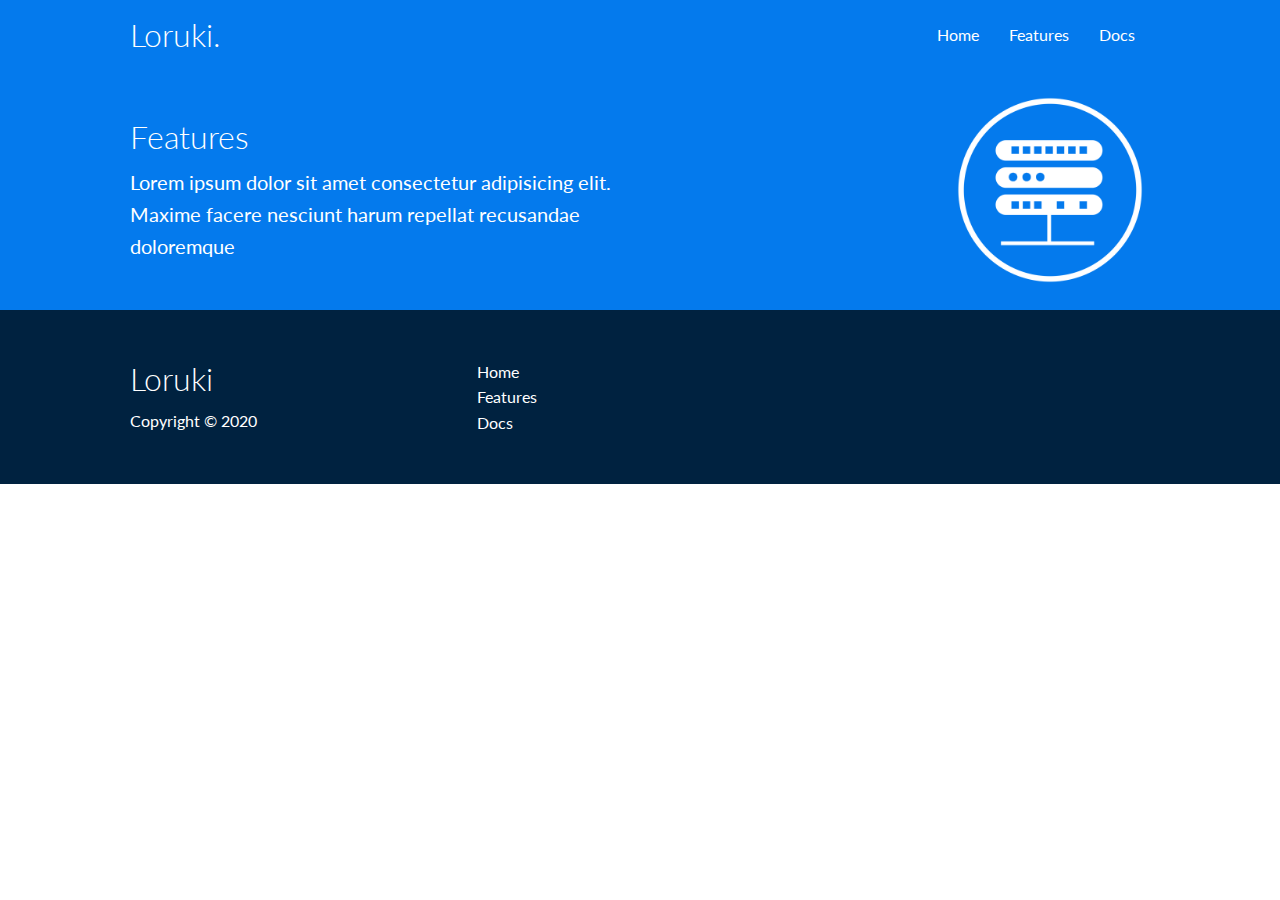
==== docs.html @ 718fb7ec "Added features and docs page, also styled header section in features page." ====
<!DOCTYPE html>
<html lang="en">

<head>
    <meta charset="UTF-8">
    <meta name="viewport" content="width=device-width, initial-scale=1.0">
    <link rel="stylesheet" href="./styles/styles.css">
    <link rel="stylesheet" href="https://cdnjs.cloudflare.com/ajax/libs/font-awesome/5.15.1/css/all.min.css"
        integrity="sha512-+4zCK9k+qNFUR5X+cKL9EIR+ZOhtIloNl9GIKS57V1MyNsYpYcUrUeQc9vNfzsWfV28IaLL3i96P9sdNyeRssA=="
        crossorigin="anonymous" />
    <title>Loruki | Cloud Hosting For Everyone</title>
</head>

<body>
    <!-- Navbar-->
    <div class="navbar">
        <div class="container flex">
            <h1 class="logo">Loruki.</h1>
            <nav>
                <ul>
                    <li><a href="index.html">Home</a></li>
                    <li><a href="features.html">Features</a></li>
                    <li><a href="docs.html">Docs</a></li>
                </ul>
            </nav>
        </div>
    </div>
    <!-- Navbar-->
    <!-- Head -->
    <section class="features__head bg-primary py-3">
        <div class="container grid">
            <div>
                <h1 class="features">Features</h1>
                <p class="lead">Lorem ipsum dolor sit amet consectetur adipisicing elit. Maxime facere nesciunt harum
                    repellat recusandae doloremque</p>
            </div>
            <img src="./images/server.png" alt="">
        </div>
    </section>
    <!-- Head -->
    <!-- Footer -->
    <footer class="footer bg-dark py-5">
        <div class="container grid grid-3">
            <div>
                <h1>Loruki</h1>
                <p>Copyright &copy; 2020</p>
            </div>
            <nav>
                <ul>
                    <li><a href="index.html">Home</a></li>
                    <li><a href="features.html">Features</a></li>
                    <li><a href="docs.html">Docs</a></li>
                </ul>
            </nav>
            <div class="social">
                <a href="https://github.com/denis19912"><i class="fab fa-github fa-2x"></i></a>
                <a href="https://www.linkedin.com/in/denis-ciglaric-639b9094/"><i class="fab fa-linkedin fa-2x"></i></a>
                <a href="https://www.instagram.com/denis19912/"><i class="fab fa-instagram fa-2x"></i></a>
                <a href="https://www.facebook.com/denis19912"><i class="fab fa-facebook fa-2x"></i></a>
            </div>
        </div>
    </footer>
    <!-- Footer -->




</body>

</html>
---- styles/styles.css ----
@import url("https://fonts.googleapis.com/css2?family=Lato:wght@300&display=swap");
* {
  -webkit-box-sizing: border-box;
          box-sizing: border-box;
  padding: 0;
  margin: 0;
}

html {
  font-size: 62.5%;
}

body {
  font-family: 'Lato', 'sans-serif';
  color: #333;
  line-height: 1.6;
  font-size: 1.6rem;
}

ul {
  list-style-type: none;
}

a {
  text-decoration: none;
  color: #333;
}

h1, h2 {
  font-weight: 300;
  line-height: 1.2;
  margin: 1rem 0;
}

p {
  margin: 1rem 0;
}

img {
  width: 100%;
}

/*
    Navbar
*/
.navbar {
  background-color: #047aed;
  color: #fff;
  height: 7rem;
}

.navbar .flex {
  -webkit-box-pack: justify;
      -ms-flex-pack: justify;
          justify-content: space-between;
}

.navbar ul {
  display: -webkit-box;
  display: -ms-flexbox;
  display: flex;
}

.navbar a {
  color: #fff;
  padding: 1rem;
  margin: 0 0.5rem;
}

.navbar a:hover {
  border-bottom: 2px #fff solid;
}

/*
    Showcase
*/
.showcase {
  height: 40rem;
  background-color: #047aed;
  color: #fff;
  position: relative;
}

.showcase h1 {
  font-size: 4rem;
}

.showcase p {
  margin: 2rem 0;
}

.showcase .grid {
  overflow: visible;
  -ms-grid-columns: 55% 45%;
      grid-template-columns: 55% 45%;
  gap: 3rem;
}

.showcase::before, .showcase::after {
  content: "";
  position: absolute;
  height: 10rem;
  bottom: -7rem;
  right: 0;
  left: 0;
  background-color: #fff;
  transform: skewY(-3deg);
  -webkit-transform: skewY(-3deg);
  -moz-transform: skewY(-3deg);
  -ms-transform: skewY(-3deg);
}

.showcase__form {
  position: relative;
  top: 6rem;
  height: 35rem;
  width: 40rem;
  padding: 4rem;
  z-index: 100;
  justify-self: flex-end;
}

.showcase__form .form-control {
  margin: 3rem 0;
}

.showcase__form input[type='text'],
.showcase__form input[type='email'] {
  border: 0;
  border-bottom: 1px solid #b4becb;
  width: 100%;
  padding: 3px;
  font-size: 1.6rem;
}

.showcase__form input:focus {
  outline: none;
}

/*
    Stats
*/
.stats {
  padding-top: 10rem;
}

.stats .grid h3 {
  font-size: 3.5rem;
}

.stats .grid p {
  font-size: 2rem;
  font-weight: bold;
}

.stats__heading {
  max-width: 50rem;
  margin: 1rem auto 1rem auto;
}

/*
    CLI
*/
.cli .grid {
  -ms-grid-columns: (1fr)[3];
      grid-template-columns: repeat(3, 1fr);
  -ms-grid-rows: (1fr)[2];
      grid-template-rows: repeat(2, 1fr);
}

.cli .grid > *:first-child {
  -ms-grid-column: 1;
  -ms-grid-column-span: 2;
  grid-column: 1 / span 2;
  -ms-grid-row: 1;
  -ms-grid-row-span: 2;
  grid-row: 1 / span 2;
}

/*
    Cloud
*/
.cloud .grid {
  -ms-grid-columns: 4fr 3fr;
      grid-template-columns: 4fr 3fr;
}

/*
    Languages
*/
.languages .card {
  text-align: center;
  margin: 1.8rem 1rem 4rem;
}

.languages .card h4 {
  font-size: 2rem;
  margin-bottom: 1rem;
}

.languages .card:hover {
  -webkit-transform: translateY(-1.5rem);
          transform: translateY(-1.5rem);
  -webkit-transition: -webkit-transform 0.2s ease-in;
  transition: -webkit-transform 0.2s ease-in;
  transition: transform 0.2s ease-in;
  transition: transform 0.2s ease-in, -webkit-transform 0.2s ease-in;
}

.languages .flex {
  -ms-flex-wrap: wrap;
      flex-wrap: wrap;
}

/* Footer */
.footer .social a {
  margin: 0 1rem;
}

/*
Tablets and under
*/
@media (max-width: 768px) {
  .grid,
  .showcase .grid,
  .stats .grid,
  .cli .grid,
  .cloud .grid,
  .footer .grid {
    -ms-grid-columns: 1fr;
        grid-template-columns: 1fr;
    -ms-grid-rows: 1fr;
        grid-template-rows: 1fr;
  }
  .showcase {
    height: auto;
  }
  .showcase__text {
    text-align: center;
    margin-top: 4rem;
  }
  .showcase__form {
    -ms-grid-column-align: center;
        justify-self: center;
    margin: auto;
  }
  .cli .grid > *:first-child {
    -ms-grid-column: 1;
    grid-column: 1;
    -ms-grid-row: 1;
    grid-row: 1;
  }
}

/*

    FEATURES PAGE

*/
.features__head img {
  width: 20rem;
  justify-self: flex-end;
}

/*
    Mobile
*/
@media (max-width: 500px) {
  .navbar {
    height: 11rem;
  }
  .navbar .flex {
    -webkit-box-orient: vertical;
    -webkit-box-direction: normal;
        -ms-flex-direction: column;
            flex-direction: column;
    overflow: visible;
  }
  .navbar ul {
    padding: 1rem;
    background-color: rgba(0, 0, 0, 0.1);
  }
}

/*
    Utilities
*/
.container {
  max-width: 110rem;
  margin: 0 auto;
  overflow: auto;
  padding: 0 4rem;
}

.flex {
  display: -webkit-box;
  display: -ms-flexbox;
  display: flex;
  -webkit-box-pack: center;
      -ms-flex-pack: center;
          justify-content: center;
  -webkit-box-align: center;
      -ms-flex-align: center;
          align-items: center;
  height: 100%;
}

.grid {
  display: -ms-grid;
  display: grid;
  -ms-grid-columns: (1fr)[2];
      grid-template-columns: repeat(2, 1fr);
  gap: 2rem;
  -webkit-box-pack: center;
      -ms-flex-pack: center;
          justify-content: center;
  -webkit-box-align: center;
      -ms-flex-align: center;
          align-items: center;
  height: 100%;
}

.grid-3 {
  -ms-grid-columns: (1fr)[3];
      grid-template-columns: repeat(3, 1fr);
}

.card {
  background-color: #fff;
  color: #333;
  border-radius: 1rem;
  -webkit-box-shadow: 0 3px 10px rgba(0, 0, 0, 0.2);
          box-shadow: 0 3px 10px rgba(0, 0, 0, 0.2);
  padding: 2rem;
  margin: 1rem;
}

.btn {
  display: inline-block;
  padding: 1rem 3rem;
  cursor: pointer;
  background-color: #047aed;
  color: #fff;
  border: none;
  border-radius: 5px;
}

.btn:hover {
  -webkit-transform: scale(0.95);
          transform: scale(0.95);
  -webkit-transition-duration: 0.5s;
          transition-duration: 0.5s;
}

/*
    Text sizes
*/
.lead {
  font-size: 2rem;
}

.sm {
  font-size: 1.6rem;
}

.md {
  font-size: 3.2rem;
}

.lg {
  font-size: 4.8rem;
}

.xl {
  font-size: 6.4rem;
}

/*
    Colors
*/
.btn-outline {
  background-color: transparent;
  border: 1px #fff solid;
}

.bg-primary, .btn-primary {
  background-color: #047aed;
  color: #fff;
}

.bg-secondary, .btn-secondary {
  background-color: #1c3fa8;
  color: #fff;
}

.bg-dark, .btn-dark {
  background-color: #002240;
  color: #fff;
}

.bg-light, .btn-light {
  background-color: #f4f4f4;
  color: #333;
}

.text-center {
  text-align: center;
}

.bg-primary a,
.btn-primary a,
.bg-secondary a,
.btn-secondary a,
.bg-dark a,
.btn-dark a {
  color: #fff;
}

/*
    Margins
*/
.my-1 {
  margin: 1rem 0;
}

.my-2 {
  margin: 1.5rem 0;
}

.my-3 {
  margin: 2rem 0;
}

.my-4 {
  margin: 3rem 0;
}

.my-5 {
  margin: 4rem 0;
}

/*All margins*/
.m-1 {
  margin: 1rem;
}

.m-2 {
  margin: 1.5rem;
}

.m-3 {
  margin: 2rem;
}

.m-4 {
  margin: 3rem;
}

.m-5 {
  margin: 4rem;
}

/*
    Paddings
*/
.py-1 {
  padding: 1rem 0;
}

.py-2 {
  padding: 1.5rem 0;
}

.py-3 {
  padding: 2rem 0;
}

.py-4 {
  padding: 3rem 0;
}

.py-5 {
  padding: 4rem 0;
}

/*All margins*/
.p-1 {
  padding: 1rem;
}

.p-2 {
  padding: 1.5rem;
}

.p-3 {
  padding: 2rem;
}

.p-4 {
  padding: 3rem;
}

.p-5 {
  padding: 4rem;
}
/*# sourceMappingURL=styles.css.map */
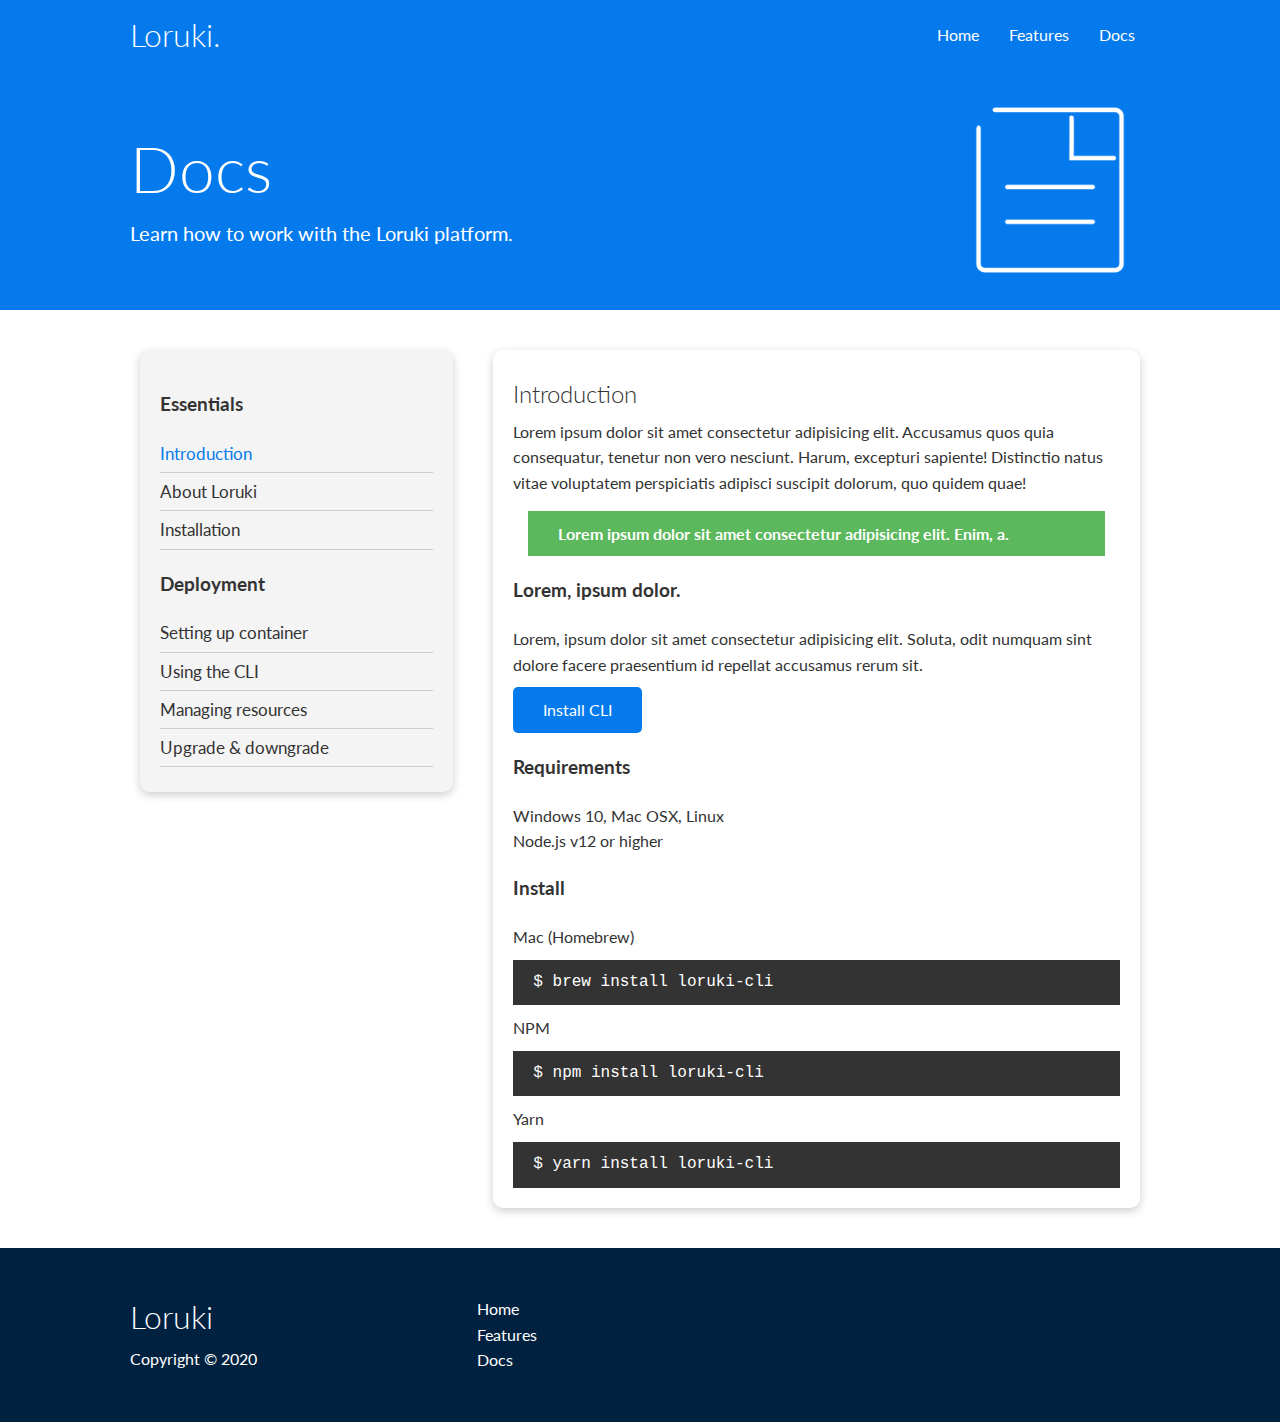
==== commit 63227b07: "Added content to docs and optimized features and docs page for mobile and tablet devices." ====
--- a/docs.html
+++ b/docs.html
@@ -27,17 +27,67 @@
     </div>
     <!-- Navbar-->
     <!-- Head -->
-    <section class="features__head bg-primary py-3">
+    <section class="docs__head bg-primary py-3">
         <div class="container grid">
             <div>
-                <h1 class="features">Features</h1>
-                <p class="lead">Lorem ipsum dolor sit amet consectetur adipisicing elit. Maxime facere nesciunt harum
-                    repellat recusandae doloremque</p>
+                <h1 class="xl">Docs</h1>
+                <p class="lead">Learn how to work with the Loruki platform.</p>
             </div>
-            <img src="./images/server.png" alt="">
+            <img src="./images/docs.png" alt="">
         </div>
     </section>
     <!-- Head -->
+    <!-- Main -->
+    <section class="docs__main my-4">
+        <div class="container grid">
+            <div class="card bg-light p3">
+                <h3 class="my-2">Essentials</h3>
+                <nav>
+                    <ul>
+                        <li><a href="#" class="text-primary">Introduction</a></li>
+                        <li><a href="#">About Loruki</a></li>
+                        <li><a href="#">Installation</a></li>
+                    </ul>
+                </nav>
+                <h3 class="my-2">Deployment</h3>
+                <nav>
+                    <ul>
+                        <li><a href="#">Setting up container</a></li>
+                        <li><a href="#">Using the CLI</a></li>
+                        <li><a href="#">Managing resources</a></li>
+                        <li><a href="#">Upgrade & downgrade</a></li>
+                    </ul>
+                </nav>
+            </div>
+            <div class="card">
+                <h2>Introduction</h2>
+                <p>Lorem ipsum dolor sit amet consectetur adipisicing elit. Accusamus quos quia consequatur, tenetur non
+                    vero nesciunt. Harum, excepturi sapiente! Distinctio natus vitae voluptatem perspiciatis adipisci
+                    suscipit dolorum, quo quidem quae!</p>
+                <div class="alert alert-success">
+                    <i class="fas fa-info"></i>Lorem ipsum dolor sit amet consectetur adipisicing elit. Enim, a.
+                </div>
+                <h3>Lorem, ipsum dolor.</h3>
+                <p>Lorem, ipsum dolor sit amet consectetur adipisicing elit. Soluta, odit numquam sint dolore facere
+                    praesentium id repellat accusamus rerum sit.</p>
+                <a href="#" class="btn btn-primary">Install CLI</a>
+                <h3>Requirements</h3>
+                <ul>
+                    <li>Windows 10, Mac OSX, Linux</li>
+                    <li>Node.js v12 or higher</li>
+                </ul>
+
+                <h3>Install</h3>
+                <p>Mac (Homebrew)</p>
+                <pre><code>$ brew install loruki-cli</code></pre>
+                <p>NPM</p>
+                <pre><code>$ npm install loruki-cli</code></pre>
+                <p>Yarn</p>
+                <pre><code>$ yarn install loruki-cli</code></pre>
+            </div>
+        </div>
+    </section>
+    <!-- Main -->
     <!-- Footer -->
     <footer class="footer bg-dark py-5">
         <div class="container grid grid-3">
--- a/styles/styles.css
+++ b/styles/styles.css
@@ -38,6 +38,12 @@
 
 img {
   width: 100%;
+}
+
+code, pre {
+  background-color: #333;
+  color: #fff;
+  padding: 1rem;
 }
 
 /*
@@ -218,6 +224,90 @@
 }
 
 /*
+
+    FEATURES PAGE
+
+*/
+.features__head img,
+.docs__head img {
+  width: 20rem;
+  justify-self: flex-end;
+}
+
+.features-sub__head img {
+  width: 30rem;
+  justify-self: flex-end;
+}
+
+.features__main .card > i {
+  margin-right: 2rem;
+}
+
+.features__main .grid {
+  padding: 3rem;
+}
+
+.features__main .grid > *:first-child {
+  -ms-grid-column: 1;
+  -ms-grid-column-span: 3;
+  grid-column: 1 / span 3;
+}
+
+.features__main .grid > *:nth-child(2) {
+  -ms-grid-column: 1;
+  -ms-grid-column-span: 2;
+  grid-column: 1 / span 2;
+}
+
+/*
+
+    DOCS
+
+*/
+.docs__main h3 {
+  margin: 2rem 0;
+}
+
+.docs__main .grid {
+  -ms-grid-columns: 1fr 2fr;
+      grid-template-columns: 1fr 2fr;
+  -webkit-box-align: start;
+      -ms-flex-align: start;
+          align-items: flex-start;
+}
+
+.docs__main nav li {
+  font-size: 1.7rem;
+  padding-bottom: 5px;
+  margin-bottom: 5px;
+  border-bottom: 1px #ccc solid;
+}
+
+.docs__main a:hover {
+  font-weight: bold;
+}
+
+/*
+    Mobile
+*/
+@media (max-width: 500px) {
+  .navbar {
+    height: 11rem;
+  }
+  .navbar .flex {
+    -webkit-box-orient: vertical;
+    -webkit-box-direction: normal;
+        -ms-flex-direction: column;
+            flex-direction: column;
+    overflow: visible;
+  }
+  .navbar ul {
+    padding: 1rem;
+    background-color: rgba(0, 0, 0, 0.1);
+  }
+}
+
+/*
 Tablets and under
 */
 @media (max-width: 768px) {
@@ -226,7 +316,12 @@
   .stats .grid,
   .cli .grid,
   .cloud .grid,
-  .footer .grid {
+  .footer .grid,
+  .features__head .grid,
+  .features__main .grid,
+  .features-sub__head .grid,
+  .docs__head .grid,
+  .docs__main .grid {
     -ms-grid-columns: 1fr;
         grid-template-columns: 1fr;
     -ms-grid-rows: 1fr;
@@ -250,35 +345,21 @@
     -ms-grid-row: 1;
     grid-row: 1;
   }
-}
-
-/*
-
-    FEATURES PAGE
-
-*/
-.features__head img {
-  width: 20rem;
-  justify-self: flex-end;
-}
-
-/*
-    Mobile
-*/
-@media (max-width: 500px) {
-  .navbar {
-    height: 11rem;
-  }
-  .navbar .flex {
-    -webkit-box-orient: vertical;
-    -webkit-box-direction: normal;
-        -ms-flex-direction: column;
-            flex-direction: column;
-    overflow: visible;
-  }
-  .navbar ul {
-    padding: 1rem;
-    background-color: rgba(0, 0, 0, 0.1);
+  .features__head,
+  .features-sub__head,
+  .docs__head {
+    text-align: center;
+  }
+  .features__head img,
+  .features-sub__head img,
+  .docs__head img {
+    -ms-grid-column-align: center;
+        justify-self: center;
+  }
+  .features__main .grid > *:first-child,
+  .features__main .grid > *:nth-child(2) {
+    -ms-grid-column: 1;
+    grid-column: 1;
   }
 }
 
@@ -376,6 +457,30 @@
 }
 
 /*
+    Alert
+*/
+.alert {
+  background-color: #f4f4f4;
+  padding: 1rem 2rem;
+  font-weight: bold;
+  margin: 1.5rem;
+}
+
+.alert i {
+  margin-right: 1rem;
+}
+
+.alert-success {
+  background-color: #5cb85c;
+  color: #fff;
+}
+
+alert-error {
+  background-color: #d9534f;
+  color: #fff;
+}
+
+/*
     Colors
 */
 .btn-outline {
@@ -417,6 +522,25 @@
 }
 
 /*
+    Text Colors text-primary
+*/
+.text-primary {
+  color: #047aed;
+}
+
+.text-secondary {
+  color: #1c3fa8;
+}
+
+.text-dark {
+  color: #002240;
+}
+
+.text-light {
+  color: #f4f4f4;
+}
+
+/*
     Margins
 */
 .my-1 {
